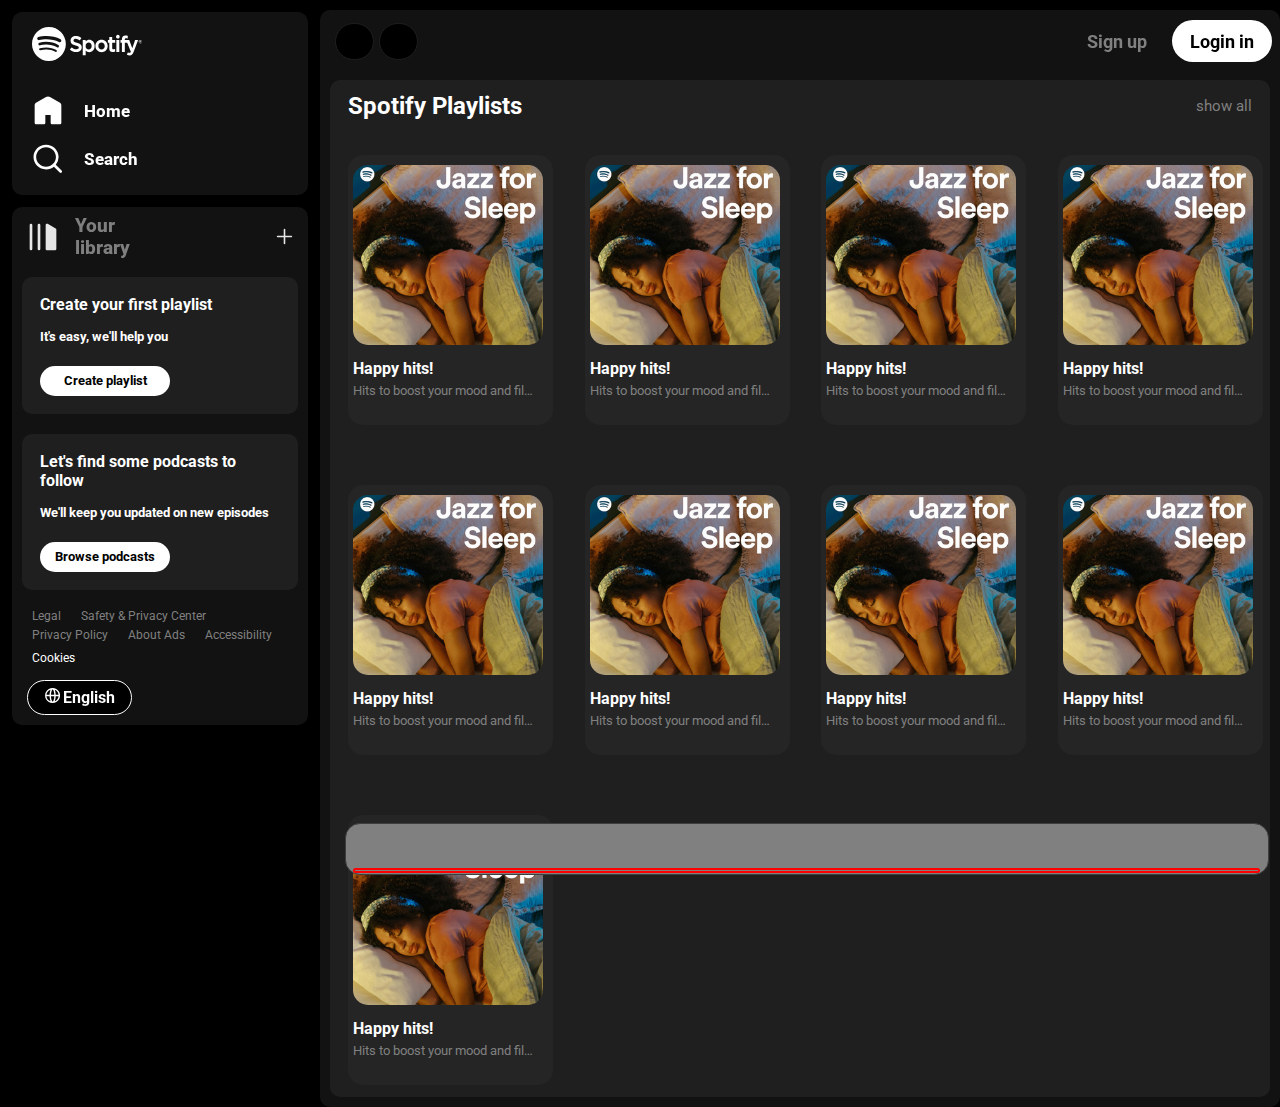
==== index.html @ 220a5510 "pp" ====
<!DOCTYPE html>
<html lang="en">

<head>
    <meta charset="UTF-8">
    <meta name="viewport" content="width=device-width, initial-scale=1.0">
    <title>Spotify - Web Player: Music for everyone</title>
    <link rel="icon" sizes="32x32" type="image/png"
        href="https://open.spotifycdn.com/cdn/images/favicon32.b64ecc03.png">
    <link rel="stylesheet" href="style.css">
    <link rel="stylesheet" href="utility.css">
</head>

<body>
    <div class="container flex bg-black">
        <div class="left">
            <div class="home bg-gray rounded">
                <div class="logo">
                    <img class="home-logo invert" src="svg/logo.svg" alt="logo">
                </div>
                <ul>
                    <li class="flex invert pointer"><img src="svg/home.svg" alt="home">
                        <p class="home_text">Home</p>
                    </li>
                    <li class="flex invert pointer"><img src="svg/search.svg" alt="search">
                        <p class="home_text">Search</p>
                    </li>
                </ul>

            </div>

            <div class="library _library bg-gray rounded">
                <div class="heading flex align-item invert">
                    <div class="flex align-item">
                        <img class="pointer" src="svg/playlist.svg" alt="">
                        <h3 class="pointer">Your library</h3>
                    </div>
                    <img class="pointer" style="width: 17px; margin-left: 48%;" src="svg/plus.svg"
                        alt="">
                </div>

                <div class="songlist">
                    <ol>
                        <!-- <li class="flex align-item pointer">
                            <div class="flex align-item">
                                <img class="invert" src="https://img.icons8.com/?size=100&id=q2W9owAsM5vd&format=png&  color=FFFFFF" alt="">
                                <div class="info">
                                    <div class="song_name">song name</div>
                                    <div class="artist_name">artist name </div>
                                </div>
                            </div>

                            <div class="flex align-item gap">
                                <img style="width: 32px;" src="https://img.icons8.com/?size=100&id=36067&format=png&color=FFFFFF" alt="">
                            </div>
                        </li> -->
                    </ol>
                </div>

                <div class="create rounded">
                    <h4>Create your first playlist</h4>
                    <p>It's easy, we'll help you</p>
                    <button class="pointer" type="button">Create playlist</button>
                </div>

                <div class="create rounded" style="margin-top: 20px;">
                    <h4>Let's find some podcasts to follow</h4>
                    <p>We'll keep you updated on new episodes</p>
                    <button class="pointer" type="button">Browse podcasts</button>
                </div>

                <div class="footer" style="margin-bottom: 8px;">
                    <div><a href="https://www.spotify.com/in-en/legal/" data-encore-id="textLink"><span
                                data-encore-id="type">Legal</span></a></div>
                    <div><a href="https://www.spotify.com/in-en/safetyandprivacy/" data-encore-id="textLink"><span
                                data-encore-id="type">Safety &amp; Privacy Center</span></a></div>
                    <div><a href="https://www.spotify.com/in-en/legal/privacy-policy/" data-encore-id="textLink"><span
                                data-encore-id="type">Privacy Policy</span></a></div>
                    <div><a href="https://www.spotify.com/in-en/legal/privacy-policy/#s3"
                            data-encore-id="textLink"><span data-encore-id="type">About Ads</span></a></div>
                    <div><a href="https://www.spotify.com/in-en/accessibility/" data-encore-id="textLink"><span
                                data-encore-id="type">Accessibility</span></a></div>

                </div>
                <div class="footer" style="margin: 0px 5px; margin-bottom: 15px;">
                    <span style=" color: white;" data-encore-id="text">Cookies</span>
                </div>

                <div class="footer_button invert">
                    <button class="pointer" type="button"> <img style="width: 15px;"
                            src="svg/earth.svg" alt=""> <span>English</span></button>
                </div>
            </div>

        </div>

        <!-- right side part -->
        <div class="right">
            <div class="upper_nav flex">
                <div class="left-right-sider flex">
                    <button class="pointer" type="button"> <img src="https://img.icons8.com/?size=100&id=4eI6oLXt9GRU&format=png&color=FFFFFF" alt=""> </button>
                    <button class="pointer" type="button"> <img src="https://img.icons8.com/?size=100&id=k7Q43nZWu9ZF&format=png&color=FFFFFF" alt=""></button>
                </div>
                
                <div class="sign flex">
                    <button class="pointer" style="background-color: #121212; margin-right: 5px; color: gray;" type="button">Sign up</button>
                    <button class="pointer" style="margin-right: 5px;" type="button">Login in</button>
                </div>
            </div>

            <div class="cards">
                <div class="header flex">
                    <h2>Spotify Playlists</h2>
                    <a href="">show all</a>
                </div>

                <div class="card_container flex">
                    <div class="card">
                        <img class="card_photo" src="photos/cover.jpg" alt="">
                        <h4>Happy hits!</h4>
                        <p>Hits to boost your mood and fill dream</p>
                    </div>
                    <div class="card">
                        <img class="card_photo" src="photos/cover.jpg" alt="">
                        <h4>Happy hits!</h4>
                        <p>Hits to boost your mood and fill dream</p>
                    </div>
                    <div class="card">
                        <img class="card_photo" src="photos/cover.jpg" alt="">
                        <h4>Happy hits!</h4>
                        <p>Hits to boost your mood and fill dream</p>
                    </div>
                    <div class="card">
                        <img class="card_photo" src="photos/cover.jpg" alt="">
                        <h4>Happy hits!</h4>
                        <p>Hits to boost your mood and fill dream</p>
                    </div>
                    <div class="card">
                        <img class="card_photo" src="photos/cover.jpg" alt="">
                        <h4>Happy hits!</h4>
                        <p>Hits to boost your mood and fill dream</p>
                    </div>
                    <div class="card">
                        <img class="card_photo" src="photos/cover.jpg" alt="">
                        <h4>Happy hits!</h4>
                        <p>Hits to boost your mood and fill dream</p>
                    </div>
                    <div class="card">
                        <img class="card_photo" src="photos/cover.jpg" alt="">
                        <h4>Happy hits!</h4>
                        <p>Hits to boost your mood and fill dream</p>
                    </div>
                    <div class="card">
                        <img class="card_photo" src="photos/cover.jpg" alt="">
                        <h4>Happy hits!</h4>
                        <p>Hits to boost your mood and fill dream</p>
                    </div>
                    <div class="card">
                        <img class="card_photo" src="photos/cover.jpg" alt="">
                        <h4>Happy hits!</h4>
                        <p>Hits to boost your mood and fill dream</p>
                    </div>
                </div>

            </div>

            <div class="playbar flex justify-content align-item">

                <div class="previous  pointer"><img src="https://img.icons8.com/?size=100&id=91638&format=png&color=1A1A1A" alt=""></div>
                <div class="play_pause  pointer"><img src="https://img.icons8.com/?size=100&id=403&format=png&color=000000" alt=""></div>
                <div class="next  pointer"><img src="https://img.icons8.com/?size=100&id=91637&format=png&color=1A1A1A" alt=""></div>
                
                <div class="seekbar"></div>
            </div>
    </div>

    
    <script src="script.js"></script>
</body>

</html>
---- style.css ----
@import url('https://fonts.googleapis.com/css2?family=Lato:wght@700&family=Roboto:ital,wght@0,100;0,300;0,400;0,500;0,700;0,900;1,100;1,300;1,400;1,500;1,700;1,900&display=swap');

:root {
    --dark-bg: #121212;
    --lighter-dark: #1f1f1f;
    --light-text: gray;
    --primary-text: white;
}


* {
    margin: 0;
    padding: 0;
    font-family: 'Roboto', sans-serif;
}

body{
    background-color: black;
}

.left {
    width: 25vw;
    position: fixed;
    height : auto;
    overflow-y: auto;
}

.right {
    margin-left: 25vw;
    overflow-y: auto;
    height: auto;
    margin-top: 10px;
    border-radius: 10px;
    padding: 10px;
    background-color: var(--dark-bg);
    width: 74vw;
}

.home-logo {
    margin-left: 10px;
    margin-top: 5px;
    width: 110px;
}

.home, ._library {
    padding: 10px;
    margin: 12px;
}

._library {
    height: auto;
    position: relative;
    color: white;
}

.home ul {
    margin-top: 30px;
    list-style-type: none;
    margin-left: 10px;
}

.home ul li {
    margin: 16px 0 10px;
    width: 32px;
    display: flex;
}

.home_text {
    margin-left: 20px;
    color: black;
    font-weight: 800;
    font-size: 17px;
    display: flex;
    align-items: center;
}

.heading {
    justify-content: space-between;
    padding: 5px;
    margin-bottom: 20px;
    border-radius: 50px;
    height: 30px;
}

.heading h3 {
    font-weight: 800;
    width: auto;
    margin-left: 16px;
    color: gray;
}

.heading img {
    width: 32px;
    filter: invert(0%) sepia(0%) saturate(0%) brightness(70%) contrast(80%);
}

.create {
    background-color: var(--lighter-dark);
    padding: 18px;
    font-weight: 700;
    color: white;
}

.create p {
    margin: 15px 0 22px;
    font-size: small;
}

.create button {
    background-color: white;
    width: 130px;
    color: black;
    font-weight: bold;
    height: 30px;
    border: none;
    border-radius: 25px;
}

.footer {
    margin-top: 15px;
    padding: 0;
    display: flex;
    flex-wrap: wrap;
    margin-bottom: 20px;
}

.footer a, .footer span {
    margin: 0 5px;
    color: gray;
    font-size: 12px;
    text-decoration: none;
}

.footer_button button {
    margin: 0 5px;
    width: 105px;
    height: 35px;
    border: 1px solid black;
    background-color: white;
    border-radius: 25px;
    color: black;
}

.footer_button span {
    font-size: medium;
    font-weight: bold;
    color: black;
}

.left-right-sider {
    align-items: center;
}

.left-right-sider button {
    display: flex;
    justify-content: center;
    background-color: black;
    border: 1px solid var(--lighter-dark);
    margin-left: 5px;
    height: 37px;
    border-radius: 50px;
    padding: 10px;
    align-items: center;
}

.left-right-sider img {
    width: 17px;
    align-items: center;
    justify-content: center;
}

.upper_nav {
    width: 74%;
    box-sizing: border-box;
    position: fixed;
    justify-content: space-between;

}

.sign button {
    background-color: white;
    color: black;
    border: none;
    font-size: large;
    font-weight: bold;
    border-radius: 25px;
    height: 42px;
    width: 100px;
}

.cards {
    justify-content: center;
    object-fit: cover;
    width: auto;
    background-color: var(--lighter-dark);
    height: auto;
    margin-top: 60px;
    border-radius: 10px;
    padding: 12px 18px;
}

.header {
    display: flex;
    justify-content: space-between;
    align-items: center;
}

.header h2 {
    color: white;
}

.header a {
    color: gray;
    text-decoration: none;
    font-size: 15px;
}

.card {
    cursor: pointer;
    margin-top: 35px;
    width: 195px;
    padding: 10px 5px;
    margin-right: auto;
    height: 250px;
    border-radius: 15px;
    background-color: #252525;
}

.card img {
    border-radius: 15px;
    width: 190px;
    height: 180px;
    object-fit: cover;
}

.card h4 {
    margin-top: 10px;
    color: white;
}

.card_container {
    width: 72vw;
    gap: 25px;
    flex-wrap: wrap;
}

.card p {
    margin-top: 5px;
    color: gray;
    width: 180px;
    height: 30px;
    overflow: hidden;
    text-overflow: ellipsis;
    white-space: nowrap;
    font-size: small;
}

.playbar{
    gap: 5px;
    background-color:gray;
    width: 72%;
    border: 1px solid rgb(62, 62, 62);
    border-radius: 15px;
    margin-left: 15px;
    position: fixed;
    bottom: 25px;
    height: 50px;
}

.playbar img{
    width: 25px;
}

.songlist ol {
    margin: 20px 0px;
}

.songlist ol li{ 
    list-style-type: none;
    margin: 10px 0px ;
    border: 1px solid rgb(101, 101, 101,0.5);
    border-radius: 10px;
    padding: 0px 5px;
    justify-content: space-between;
}

.songlist ol li img{
    width: 58px;
}

.seekbar{
    width: 98%;
    height: 1px;
    background-color: gray;
    border-radius: 5px;
    border: 2px solid red;
    position: absolute;
    bottom: 1px;
    /* margin-left: 15px; */
}
---- utility.css ----
.border-red{
    border: 2px solid red;
}

.gap{
    gap: 10px;
}

.flex{
    display: flex;
}

.justify-content{
    justify-content: center;
}

.align-item{
    align-items: center;
}

.invert{
    filter: invert();
}

.bg-gray{
    background-color: #121212;
}

.rounded{
    border-radius: 10px;
}

.bg-black{
    background-color: black;
}

.pointer{
    cursor: pointer;
}
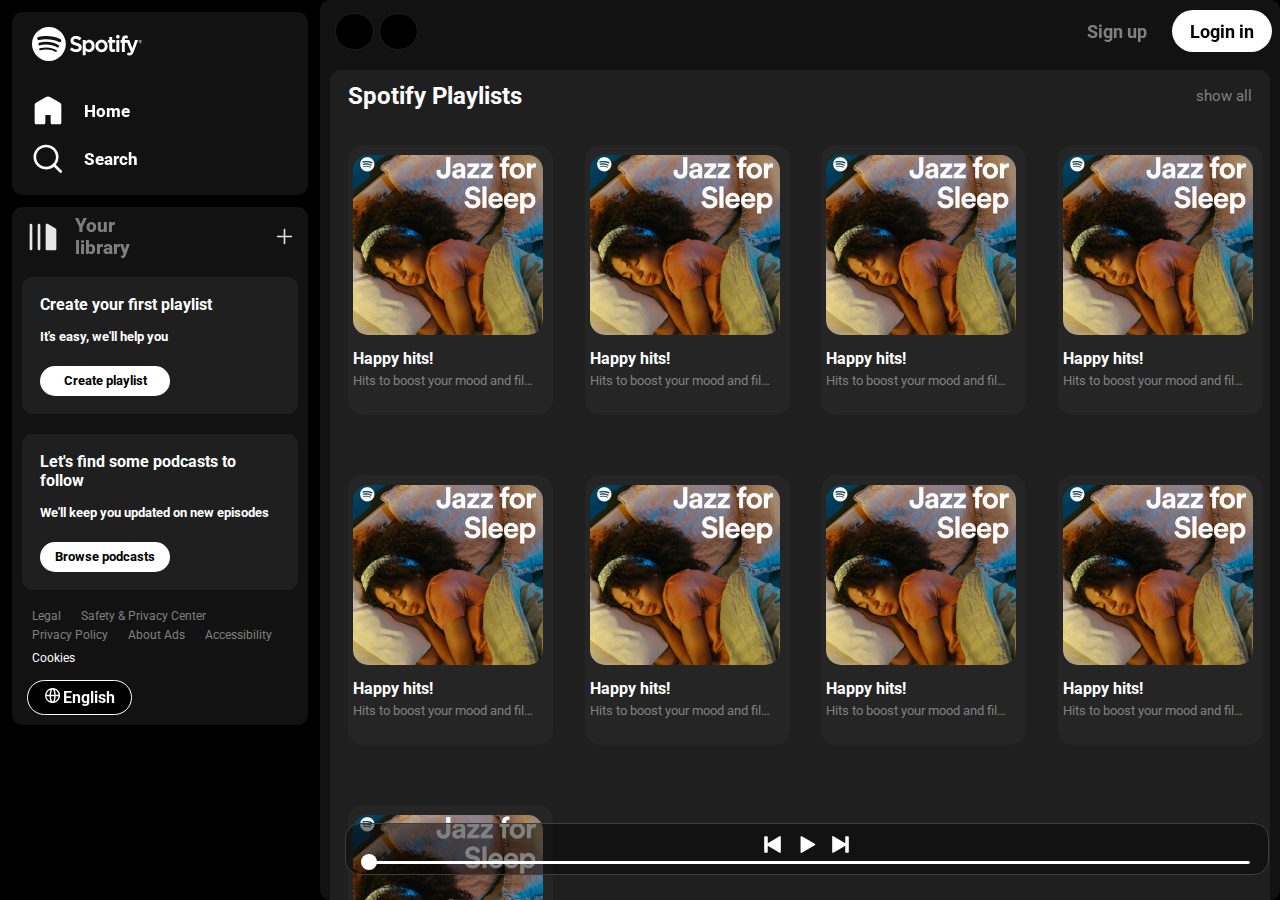
==== commit c0509e9b: "macbook" ====
--- a/index.html
+++ b/index.html
@@ -165,12 +165,11 @@
             </div>
 
             <div class="playbar flex justify-content align-item">
-
-                <div class="previous  pointer"><img src="https://img.icons8.com/?size=100&id=91638&format=png&color=1A1A1A" alt=""></div>
-                <div class="play_pause  pointer"><img src="https://img.icons8.com/?size=100&id=403&format=png&color=000000" alt=""></div>
-                <div class="next  pointer"><img src="https://img.icons8.com/?size=100&id=91637&format=png&color=1A1A1A" alt=""></div>
+                <div class="previous invert pointer"><img src="/svg/previous.svg" alt=""></div>
+                <div class="play_pause invert  pointer"><img src="/svg/pause.svg" alt=""></div>
+                <div class="next invert  pointer"><img src="/svg/next.svg" alt=""></div>
                 
-                <div class="seekbar"></div>
+                <div class="seekbar"><div class="circle"></div></div>
             </div>
     </div>
 
--- a/style.css
+++ b/style.css
@@ -14,26 +14,37 @@
     font-family: 'Roboto', sans-serif;
 }
 
-body{
+/* comment is made by tabnine */
+body {
     background-color: black;
-}
-
+    margin: 0;
+    padding: 0;
+    overflow: hidden; /* Prevent body from scrolling */
+}
+
+.container {
+    display: flex;
+    height: 100vh; /* Full viewport height */
+    overflow: hidden; /* Prevent container from scrolling */
+}
 .left {
     width: 25vw;
-    position: fixed;
-    height : auto;
-    overflow-y: auto;
+    height: 100%; /* Full height of the container */
+    overflow-y: auto; /* Enable vertical scrolling */
+    position: fixed; /* Fix the left sidebar */
+    left: 0;
+    top: 0;
 }
 
 .right {
-    margin-left: 25vw;
-    overflow-y: auto;
-    height: auto;
-    margin-top: 10px;
+    margin-left: 25vw; /* Match the width of .left */
+    width: 75vw; /* Remaining width */
+    height: auto; /* Full viewport height */
+    overflow-y: auto; /* Enable vertical scrolling */
     border-radius: 10px;
     padding: 10px;
     background-color: var(--dark-bg);
-    width: 74vw;
+    box-sizing: border-box; /* Include padding in the width calculation */
 }
 
 .home-logo {
@@ -255,9 +266,27 @@
     font-size: small;
 }
 
+
+.songlist ol {
+    margin: 20px 0px;
+}
+
+.songlist ol li{ 
+    list-style-type: none;
+    margin: 10px 0px ;
+    border: 1px solid rgb(101, 101, 101,0.3);
+    border-radius: 10px;
+    padding: 0px 5px;
+    justify-content: space-between;
+}
+
+.songlist ol li img{
+    width: 58px;
+}
+
 .playbar{
-    gap: 5px;
-    background-color:gray;
+    gap: 15px;
+    background-color: rgb(6, 5, 5,0.5);
     width: 72%;
     border: 1px solid rgb(62, 62, 62);
     border-radius: 15px;
@@ -268,33 +297,30 @@
 }
 
 .playbar img{
-    width: 25px;
-}
-
-.songlist ol {
-    margin: 20px 0px;
-}
-
-.songlist ol li{ 
-    list-style-type: none;
-    margin: 10px 0px ;
-    border: 1px solid rgb(101, 101, 101,0.5);
-    border-radius: 10px;
-    padding: 0px 5px;
-    justify-content: space-between;
-}
-
-.songlist ol li img{
-    width: 58px;
+    position: relative;
+    width: 19px;
+    bottom: 3px;
 }
 
 .seekbar{
-    width: 98%;
+    width: 96%;
     height: 1px;
-    background-color: gray;
+    background-color: white;
     border-radius: 5px;
-    border: 2px solid red;
+    border: 1px solid white;
     position: absolute;
-    bottom: 1px;
+    bottom: 10px;
     /* margin-left: 15px; */
+}
+
+.circle{
+    width: 16px;
+    height: 16px;
+    /* border: 1px solid white; */
+    position: absolute;
+    top: -8px;
+    left: -3px;
+    background-color: white;
+    border-radius: 50%;
+    transition: left 0.5s;
 }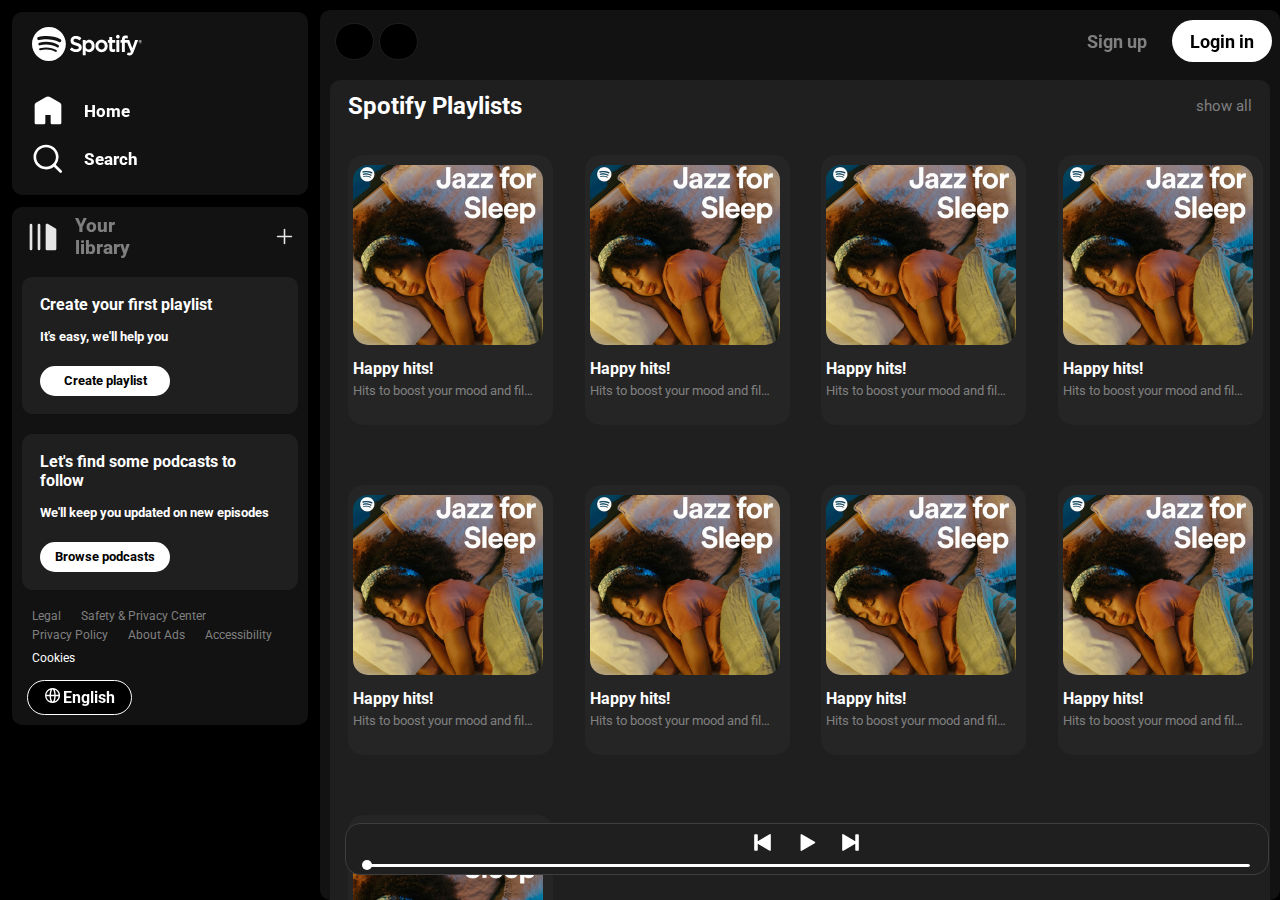
==== commit d2dd2a05: "windo" ====
--- a/index.html
+++ b/index.html
@@ -164,7 +164,16 @@
 
             </div>
 
-            <div class="playbar flex justify-content align-item">
+            <div class="songinfo flex">
+                <img class="songposter invert" src="" alt="">
+                <div>
+                    <div class="songname"></div>
+                    <div class="songduration"></div>
+                </div>
+            </div>
+
+
+            <div class="playbar flex align-item justify-content">
                 <div class="previous invert pointer"><img src="/svg/previous.svg" alt=""></div>
                 <div class="play_pause invert  pointer"><img src="/svg/pause.svg" alt=""></div>
                 <div class="next invert  pointer"><img src="/svg/next.svg" alt=""></div>
--- a/style.css
+++ b/style.css
@@ -34,9 +34,21 @@
     position: fixed; /* Fix the left sidebar */
     left: 0;
     top: 0;
-}
+    /* Hide scrollbar for Firefox */
+    scrollbar-width: none;
+
+    /* Hide scrollbar for WebKit-based browsers (Chrome, Safari, Edge) */
+    &::-webkit-scrollbar {
+        display: none;
+    }
+
+    /* Optional: Ensure -ms-overflow-style is set to none for IE 10+ */
+    -ms-overflow-style: none;
+}
+
 
 .right {
+    margin-top: 10px;
     margin-left: 25vw; /* Match the width of .left */
     width: 75vw; /* Remaining width */
     height: auto; /* Full viewport height */
@@ -45,6 +57,9 @@
     padding: 10px;
     background-color: var(--dark-bg);
     box-sizing: border-box; /* Include padding in the width calculation */
+    &::-webkit-scrollbar {
+        display: none;
+    }
 }
 
 .home-logo {
@@ -285,8 +300,8 @@
 }
 
 .playbar{
-    gap: 15px;
-    background-color: rgb(6, 5, 5,0.5);
+    gap: 25px;
+    background-color: var(--lighter-dark);
     width: 72%;
     border: 1px solid rgb(62, 62, 62);
     border-radius: 15px;
@@ -299,7 +314,7 @@
 .playbar img{
     position: relative;
     width: 19px;
-    bottom: 3px;
+    bottom: 5px;
 }
 
 .seekbar{
@@ -309,18 +324,38 @@
     border-radius: 5px;
     border: 1px solid white;
     position: absolute;
-    bottom: 10px;
+    bottom: 7px;
     /* margin-left: 15px; */
 }
 
 .circle{
-    width: 16px;
-    height: 16px;
+    width: 10px;
+    height: 10px;
     /* border: 1px solid white; */
     position: absolute;
-    top: -8px;
-    left: -3px;
+    top: -5px;
+    left: -2px;
     background-color: white;
     border-radius: 50%;
     transition: left 0.5s;
+}
+
+.songinfo{
+    margin-left: 30px;
+    width: auto;
+    font-size: 13px;
+    color: white;
+    position: fixed;
+    bottom: 41px;
+    height: 30px;
+    z-index: 1;
+}
+
+.songinfo img{
+    margin-right: 5px;
+}
+
+.songduration{
+    font-size: smaller;
+    color: white;
 }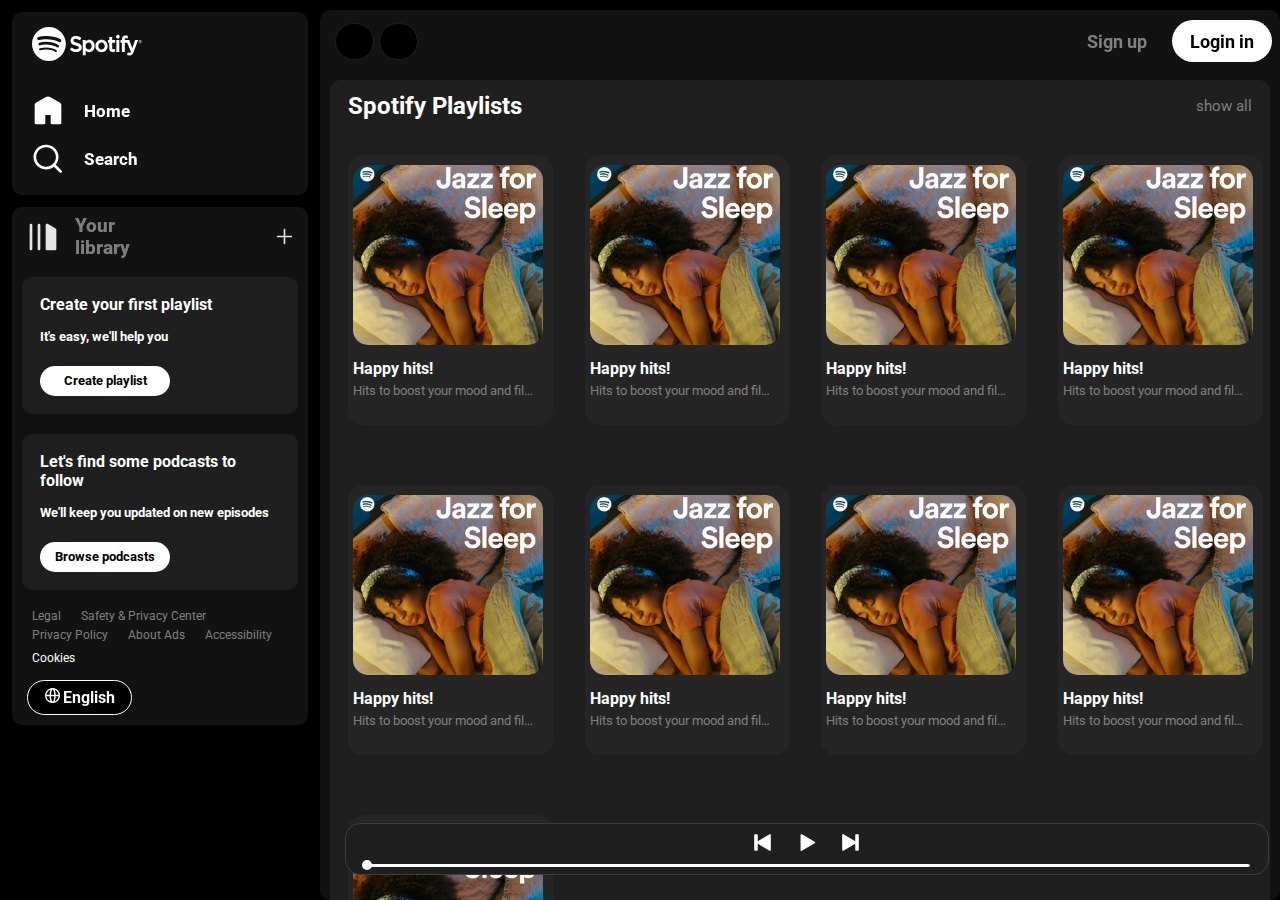
==== commit 6a14a65b: "we" ====
--- a/index.html
+++ b/index.html
@@ -164,15 +164,11 @@
 
             </div>
 
-            <div class="songinfo flex">
-                <img class="songposter invert" src="" alt="">
-                <div>
-                    <div class="songname"></div>
-                    <div class="songduration"></div>
-                </div>
+            <div class="songinfo flex align-item">
+                <div class="songname"></div>
             </div>
-
-
+            
+            
             <div class="playbar flex align-item justify-content">
                 <div class="previous invert pointer"><img src="/svg/previous.svg" alt=""></div>
                 <div class="play_pause invert  pointer"><img src="/svg/pause.svg" alt=""></div>
@@ -180,6 +176,11 @@
                 
                 <div class="seekbar"><div class="circle"></div></div>
             </div>
+            
+            <div class="songinfo">
+                <div class="songduration flex"></div>
+            </div>
+            
     </div>
 
     
--- a/style.css
+++ b/style.css
@@ -341,21 +341,24 @@
 }
 
 .songinfo{
-    margin-left: 30px;
+    margin-left: 55px;
     width: auto;
-    font-size: 13px;
+    font-size: 17px;
     color: white;
     position: fixed;
-    bottom: 41px;
+    bottom: 44px;
     height: 30px;
     z-index: 1;
 }
 
 .songinfo img{
-    margin-right: 5px;
+    margin-right: 10px;
 }
 
 .songduration{
-    font-size: smaller;
+    position: fixed;
+    right: 3%;
+    bottom: 4%;
+    font-size: medium;
     color: white;
 }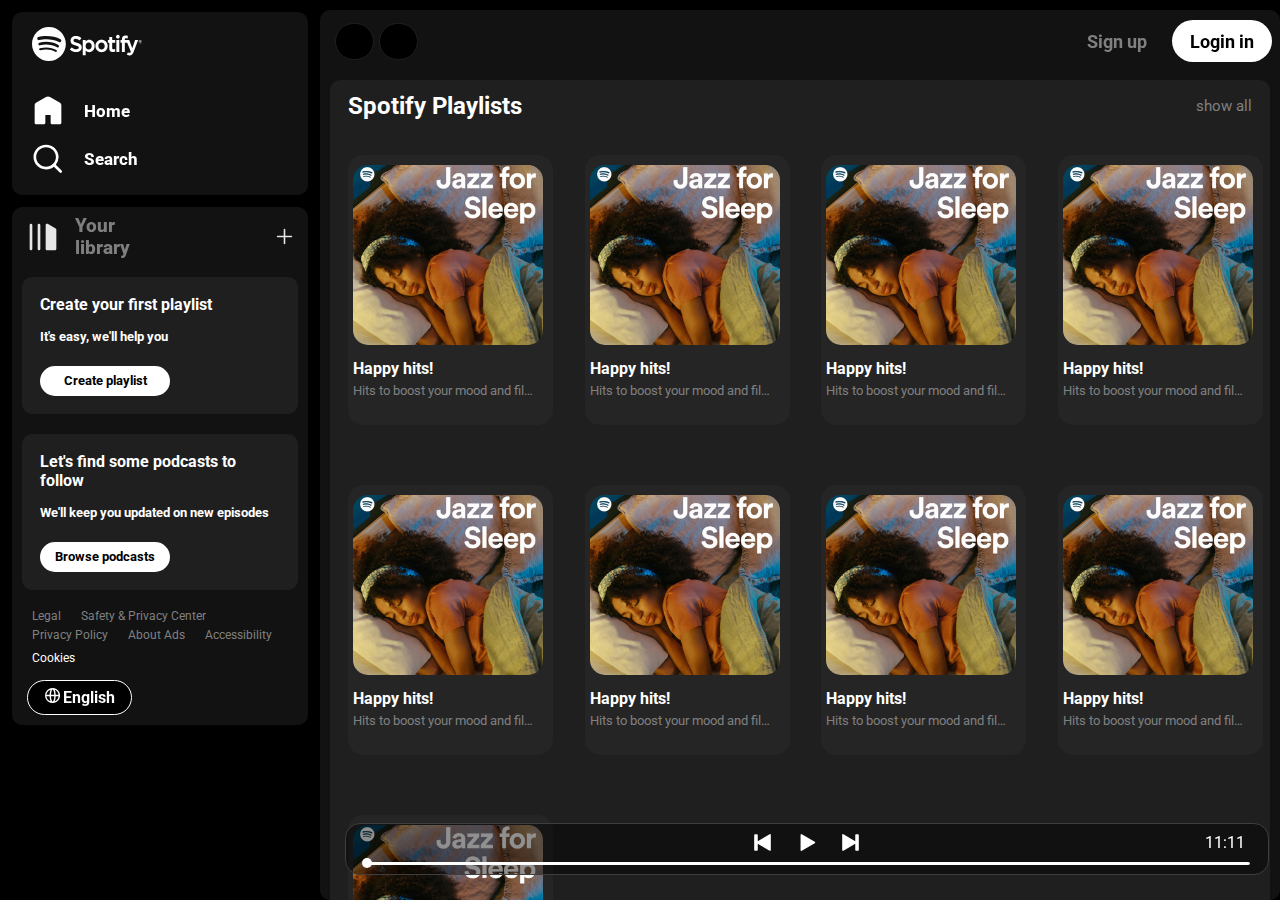
==== commit 99a61594: "mac" ====
--- a/index.html
+++ b/index.html
@@ -177,9 +177,8 @@
                 <div class="seekbar"><div class="circle"></div></div>
             </div>
             
-            <div class="songinfo">
-                <div class="songduration flex"></div>
-            </div>
+            <div class="songduration">11:11</div>
+
             
     </div>
 
--- a/style.css
+++ b/style.css
@@ -301,7 +301,7 @@
 
 .playbar{
     gap: 25px;
-    background-color: var(--lighter-dark);
+    background-color: rgba(0, 0, 0, 0.431);
     width: 72%;
     border: 1px solid rgb(62, 62, 62);
     border-radius: 15px;
@@ -324,7 +324,7 @@
     border-radius: 5px;
     border: 1px solid white;
     position: absolute;
-    bottom: 7px;
+    bottom: 9px;
     /* margin-left: 15px; */
 }
 
@@ -341,7 +341,7 @@
 }
 
 .songinfo{
-    margin-left: 55px;
+    margin-left: 40px;
     width: auto;
     font-size: 17px;
     color: white;
@@ -356,9 +356,11 @@
 }
 
 .songduration{
+    height: 20px;
+    width: 40px;
     position: fixed;
-    right: 3%;
-    bottom: 4%;
+    right: 35px;
+    bottom: 47px;
     font-size: medium;
     color: white;
 }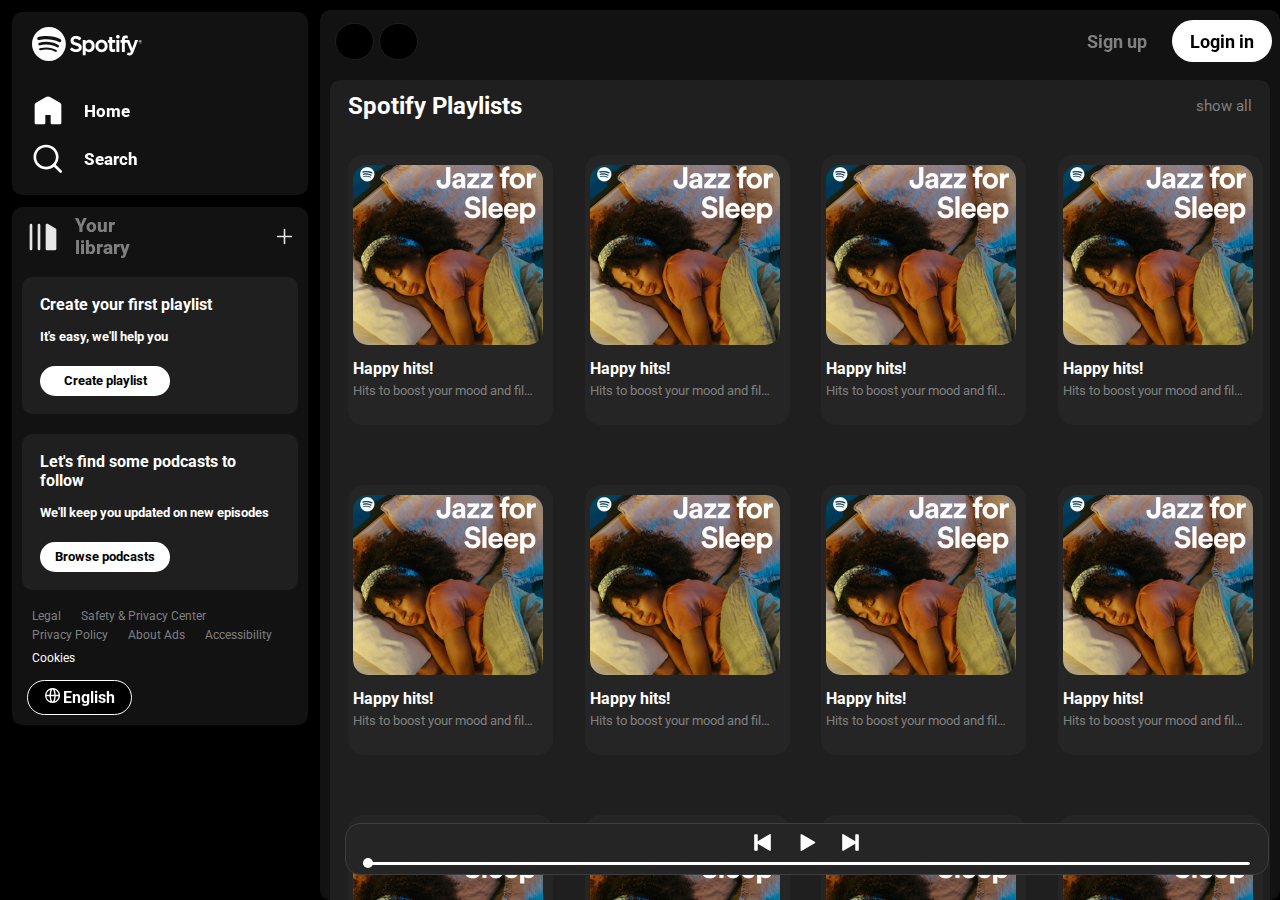
==== commit c205bda7: "windows" ====
--- a/index.html
+++ b/index.html
@@ -19,7 +19,7 @@
                     <img class="home-logo invert" src="svg/logo.svg" alt="logo">
                 </div>
                 <ul>
-                    <li class="flex invert pointer"><img src="svg/home.svg" alt="home">
+                    <li class="home_ flex invert pointer"><img src="svg/home.svg" alt="home">
                         <p class="home_text">Home</p>
                     </li>
                     <li class="flex invert pointer"><img src="svg/search.svg" alt="search">
@@ -98,8 +98,13 @@
         <div class="right">
             <div class="upper_nav flex">
                 <div class="left-right-sider flex">
-                    <button class="pointer" type="button"> <img src="https://img.icons8.com/?size=100&id=4eI6oLXt9GRU&format=png&color=FFFFFF" alt=""> </button>
-                    <button class="pointer" type="button"> <img src="https://img.icons8.com/?size=100&id=k7Q43nZWu9ZF&format=png&color=FFFFFF" alt=""></button>
+                    <img class="humburg pointer" style="width: 35px; margin-left: 8px;" src="https://img.icons8.com/?size=100&id=17181&format=png&color=FFFFFF" alt="">
+
+                    <img class="cross pointer" style="width: 35px; margin-left: 8px;" src="https://img.icons8.com/?size=100&id=79023&format=png&color=FFFFFF" alt="">
+
+                    <button class="pointer back" type="button"> <img src="https://img.icons8.com/?size=100&id=4eI6oLXt9GRU&format=png&color=FFFFFF" alt=""> </button>
+                    <button class="pointer next_button" type="button"> <img src="https://img.icons8.com/?size=100&id=k7Q43nZWu9ZF&format=png&color=FFFFFF" alt=""></button>
+
                 </div>
                 
                 <div class="sign flex">
@@ -114,7 +119,57 @@
                     <a href="">show all</a>
                 </div>
 
-                <div class="card_container flex">
+                <div class="card_container flex">   
+                    <div class="card">
+                        <img class="card_photo" src="photos/cover.jpg" alt="">
+                        <h4>Happy hits!</h4>
+                        <p>Hits to boost your mood and fill dream</p>
+                    </div>
+                    <div class="card">
+                        <img class="card_photo" src="photos/cover.jpg" alt="">
+                        <h4>Happy hits!</h4>
+                        <p>Hits to boost your mood and fill dream</p>
+                    </div>
+                    <div class="card">
+                        <img class="card_photo" src="photos/cover.jpg" alt="">
+                        <h4>Happy hits!</h4>
+                        <p>Hits to boost your mood and fill dream</p>
+                    </div>
+                    <div class="card">
+                        <img class="card_photo" src="photos/cover.jpg" alt="">
+                        <h4>Happy hits!</h4>
+                        <p>Hits to boost your mood and fill dream</p>
+                    </div>
+                    <div class="card">
+                        <img class="card_photo" src="photos/cover.jpg" alt="">
+                        <h4>Happy hits!</h4>
+                        <p>Hits to boost your mood and fill dream</p>
+                    </div>
+                    <div class="card">
+                        <img class="card_photo" src="photos/cover.jpg" alt="">
+                        <h4>Happy hits!</h4>
+                        <p>Hits to boost your mood and fill dream</p>
+                    </div>
+                    <div class="card">
+                        <img class="card_photo" src="photos/cover.jpg" alt="">
+                        <h4>Happy hits!</h4>
+                        <p>Hits to boost your mood and fill dream</p>
+                    </div>
+                    <div class="card">
+                        <img class="card_photo" src="photos/cover.jpg" alt="">
+                        <h4>Happy hits!</h4>
+                        <p>Hits to boost your mood and fill dream</p>
+                    </div>
+                    <div class="card">
+                        <img class="card_photo" src="photos/cover.jpg" alt="">
+                        <h4>Happy hits!</h4>
+                        <p>Hits to boost your mood and fill dream</p>
+                    </div>
+                    <div class="card">
+                        <img class="card_photo" src="photos/cover.jpg" alt="">
+                        <h4>Happy hits!</h4>
+                        <p>Hits to boost your mood and fill dream</p>
+                    </div>
                     <div class="card">
                         <img class="card_photo" src="photos/cover.jpg" alt="">
                         <h4>Happy hits!</h4>
@@ -174,10 +229,10 @@
                 <div class="play_pause invert  pointer"><img src="/svg/pause.svg" alt=""></div>
                 <div class="next invert  pointer"><img src="/svg/next.svg" alt=""></div>
                 
-                <div class="seekbar"><div class="circle"></div></div>
-            </div>
-            
-            <div class="songduration">11:11</div>
+                <div class="seekbar pointer"><div class="circle"></div></div>
+            </div>
+            
+            <div class="songduration"></div>
 
             
     </div>
--- a/style.css
+++ b/style.css
@@ -301,7 +301,7 @@
 
 .playbar{
     gap: 25px;
-    background-color: rgba(0, 0, 0, 0.431);
+    background-color: #252525;
     width: 72%;
     border: 1px solid rgb(62, 62, 62);
     border-radius: 15px;
@@ -334,7 +334,7 @@
     /* border: 1px solid white; */
     position: absolute;
     top: -5px;
-    left: -2px;
+    left: -1px;
     background-color: white;
     border-radius: 50%;
     transition: left 0.5s;
@@ -353,6 +353,15 @@
 
 .songinfo img{
     margin-right: 10px;
+}
+
+.humburg{
+    display: none !important;
+
+}
+
+.cross{
+    display: none !important;
 }
 
 .songduration{
@@ -363,4 +372,44 @@
     bottom: 47px;
     font-size: medium;
     color: white;
+}
+
+@media (max-width: 1200px){
+    .left{
+        position:absolute;
+        left: -100%;
+        transition: all 0.5s;   
+        width: 400px;
+    }
+
+    .home_{
+        top: 300px;
+    }
+
+    .playbar{
+        width: 95%;
+    }
+
+    .right{
+        width: 100%;
+        margin-left: 0px;
+        transition: all 0.5s;
+    }
+
+    .card_container{
+        width: 100%;
+    }
+
+    .upper_nav{
+        width: 97%;
+    }
+
+    .humburg{
+        display: block !important;
+    }
+
+    .back, .next_button{
+        display: none !important    ;
+    }
+
 }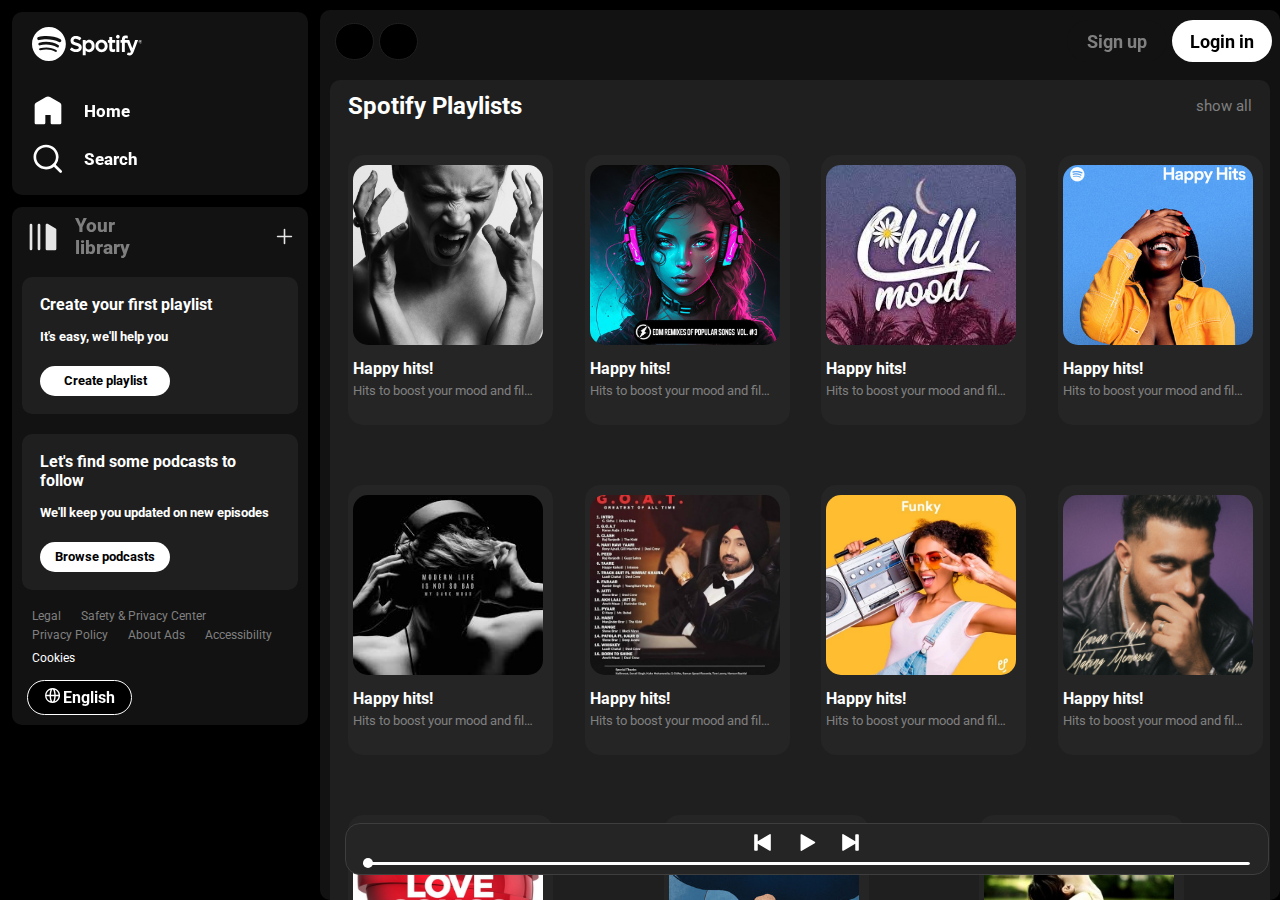
==== commit caaf6bfb: "macbook" ====
--- a/index.html
+++ b/index.html
@@ -175,46 +175,6 @@
                         <h4>Happy hits!</h4>
                         <p>Hits to boost your mood and fill dream</p>
                     </div>
-                    <div class="card">
-                        <img class="card_photo" src="photos/cover.jpg" alt="">
-                        <h4>Happy hits!</h4>
-                        <p>Hits to boost your mood and fill dream</p>
-                    </div>
-                    <div class="card">
-                        <img class="card_photo" src="photos/cover.jpg" alt="">
-                        <h4>Happy hits!</h4>
-                        <p>Hits to boost your mood and fill dream</p>
-                    </div>
-                    <div class="card">
-                        <img class="card_photo" src="photos/cover.jpg" alt="">
-                        <h4>Happy hits!</h4>
-                        <p>Hits to boost your mood and fill dream</p>
-                    </div>
-                    <div class="card">
-                        <img class="card_photo" src="photos/cover.jpg" alt="">
-                        <h4>Happy hits!</h4>
-                        <p>Hits to boost your mood and fill dream</p>
-                    </div>
-                    <div class="card">
-                        <img class="card_photo" src="photos/cover.jpg" alt="">
-                        <h4>Happy hits!</h4>
-                        <p>Hits to boost your mood and fill dream</p>
-                    </div>
-                    <div class="card">
-                        <img class="card_photo" src="photos/cover.jpg" alt="">
-                        <h4>Happy hits!</h4>
-                        <p>Hits to boost your mood and fill dream</p>
-                    </div>
-                    <div class="card">
-                        <img class="card_photo" src="photos/cover.jpg" alt="">
-                        <h4>Happy hits!</h4>
-                        <p>Hits to boost your mood and fill dream</p>
-                    </div>
-                    <div class="card">
-                        <img class="card_photo" src="photos/cover.jpg" alt="">
-                        <h4>Happy hits!</h4>
-                        <p>Hits to boost your mood and fill dream</p>
-                    </div>
                 </div>
 
             </div>
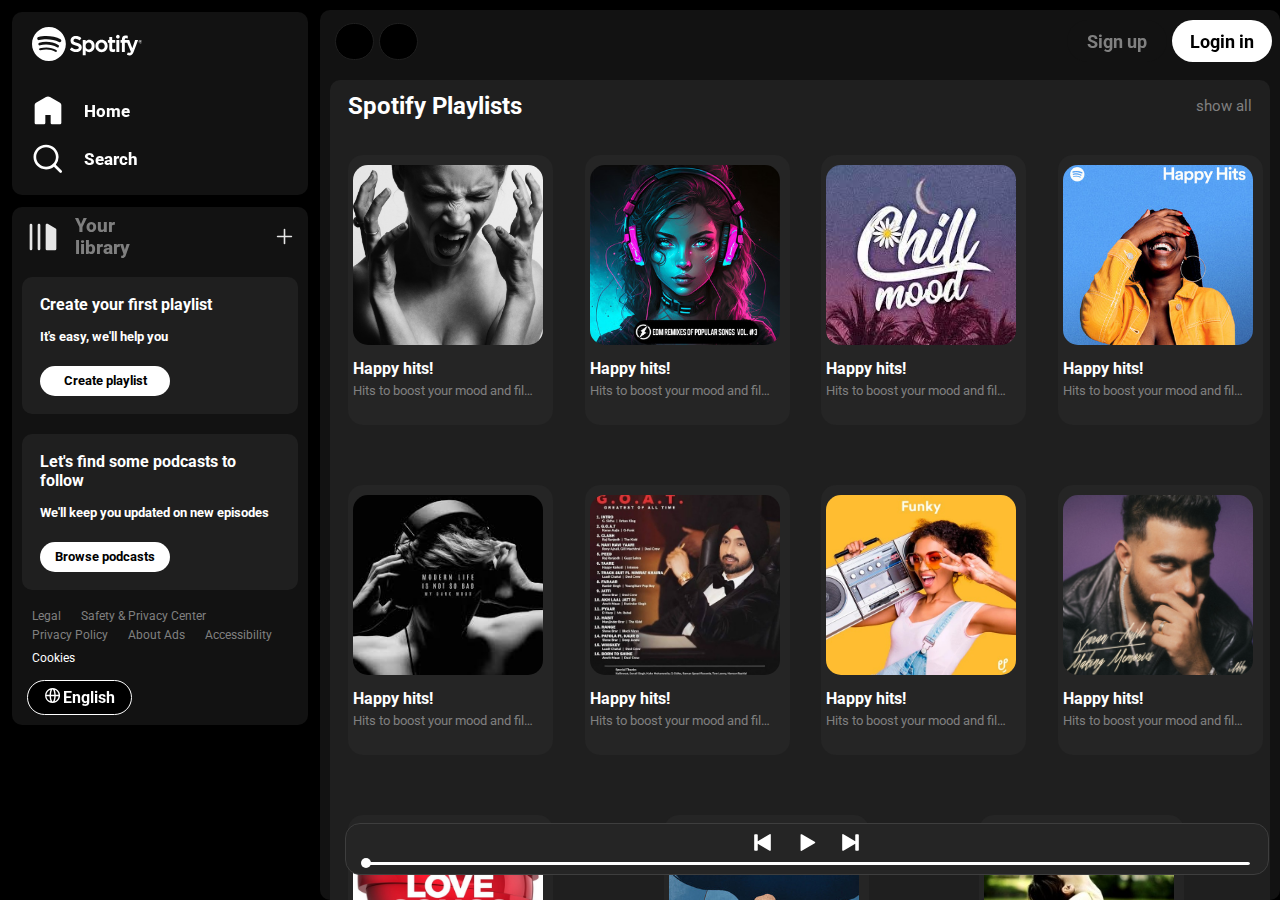
==== commit d5f019b4: "required" ====
--- a/index.html
+++ b/index.html
@@ -185,9 +185,9 @@
             
             
             <div class="playbar flex align-item justify-content">
-                <div class="previous invert pointer"><img src="/svg/previous.svg" alt=""></div>
-                <div class="play_pause invert  pointer"><img src="/svg/pause.svg" alt=""></div>
-                <div class="next invert  pointer"><img src="/svg/next.svg" alt=""></div>
+                <div class="previous invert pointer"><img src="svg/previous.svg" alt=""></div>
+                <div class="play_pause invert  pointer"><img src="svg/pause.svg" alt=""></div>
+                <div class="next invert  pointer"><img src="svg/next.svg" alt=""></div>
                 
                 <div class="seekbar pointer"><div class="circle"></div></div>
             </div>
@@ -197,7 +197,6 @@
             
     </div>
 
-    
     <script src="script.js"></script>
 </body>
 
--- a/style.css
+++ b/style.css
@@ -296,6 +296,9 @@
 }
 
 .songlist ol li img{
+    margin: 10px;
+    object-fit: cover;
+    border-radius: 10px;
     width: 58px;
 }
 
@@ -334,7 +337,7 @@
     /* border: 1px solid white; */
     position: absolute;
     top: -5px;
-    left: -1px;
+    left: -3px;
     background-color: white;
     border-radius: 50%;
     transition: left 0.5s;
